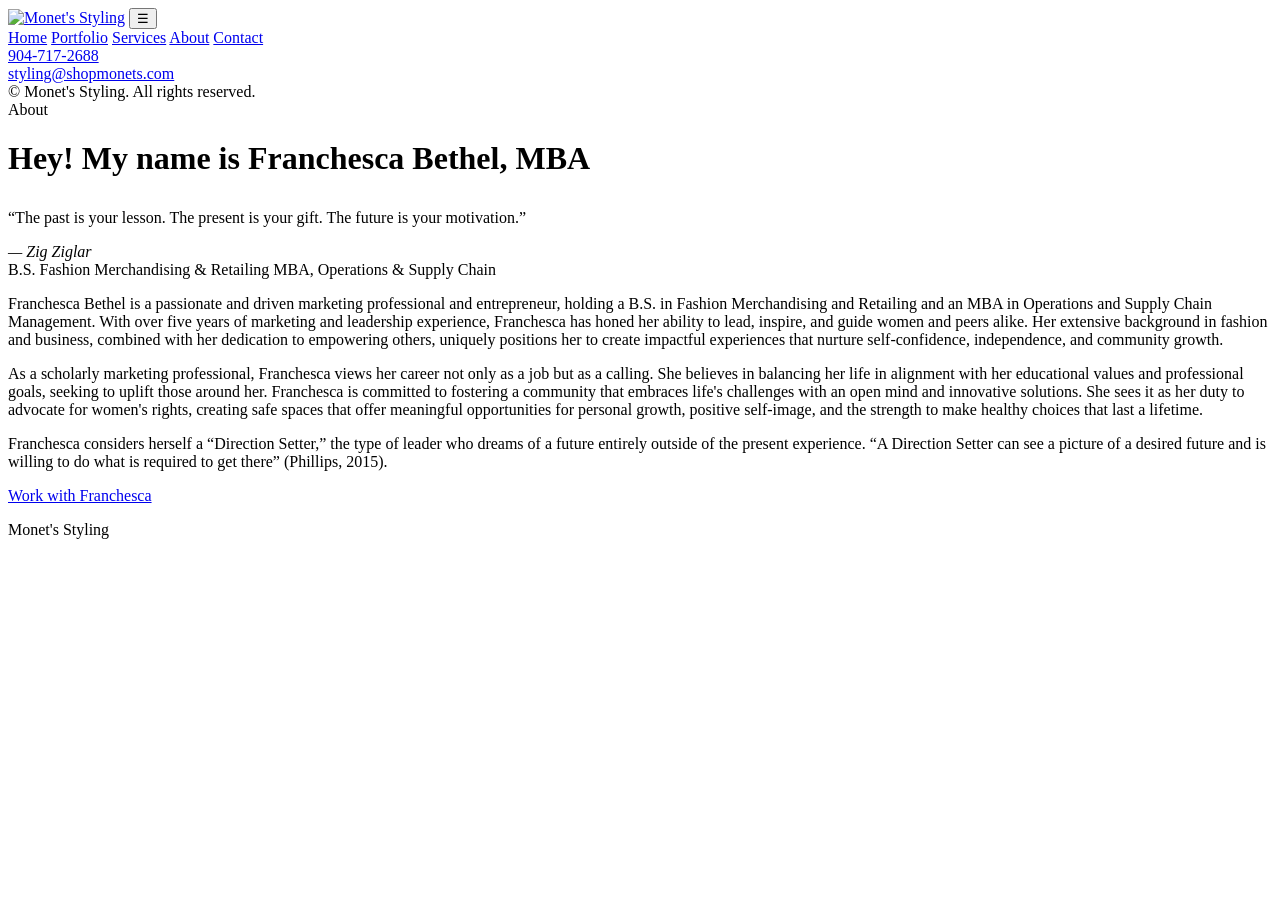
==== about.html @ 962dc1ce "Add files via upload" ====
<!DOCTYPE html>
<html lang="en">
<head>
<meta charset="UTF-8">
<meta name="viewport" content="width=device-width, initial-scale=1.0">
<title>About — Monet's Styling</title>
<meta name="description" content="Meet Franchesca Bethel, MBA — founder and stylist behind Monet's Styling.">
<link rel="preconnect" href="https://fonts.googleapis.com">
<link href="https://fonts.googleapis.com/css2?family=Playfair+Display:ital,wght@0,600;0,700;1,600&family=Jost:wght@400;500;600&display=swap" rel="stylesheet">
<link rel="stylesheet" href="css/style.css">
</head>
<body>
<div class="shell">

  <aside class="sidebar">
    <a href="index.html"><img class="logo" src="assets/brand/monets-logo-black.png" alt="Monet's Styling"></a>

    <button class="menu-toggle" onclick="document.querySelector('nav').classList.toggle('open')">&#9776;</button>

    <nav>
      <a href="index.html">Home</a>
      <a href="portfolio.html">Portfolio</a>
      <a href="services.html">Services</a>
      <a href="about.html" class="active">About</a>
      <a href="contact.html">Contact</a>
    </nav>

    <div class="contact-block">
      <div><a href="tel:9047172688">904-717-2688</a></div>
      <div><a href="mailto:styling@shopmonets.com">styling@shopmonets.com</a></div>
    </div>
    <div class="copyright">&copy; Monet's Styling. All rights reserved.</div>
  </aside>

  <main>
    <span class="eyebrow">About</span>
    <h1 class="page-title">Hey! My name is Franchesca Bethel, MBA</h1>

    <div class="about-layout" style="margin-top:32px;">
      <div>
        <div class="quote-card">
          <p>&ldquo;The past is your lesson. The present is your gift. The future is your motivation.&rdquo;</p>
          <cite>&mdash; Zig Ziglar</cite>
        </div>
        <div class="about-credentials">
          <span class="pill">B.S. Fashion Merchandising &amp; Retailing</span>
          <span class="pill">MBA, Operations &amp; Supply Chain</span>
        </div>
      </div>

      <div>
        <p>Franchesca Bethel is a passionate and driven marketing professional and entrepreneur, holding a B.S. in Fashion Merchandising and Retailing and an MBA in Operations and Supply Chain Management. With over five years of marketing and leadership experience, Franchesca has honed her ability to lead, inspire, and guide women and peers alike. Her extensive background in fashion and business, combined with her dedication to empowering others, uniquely positions her to create impactful experiences that nurture self-confidence, independence, and community growth.</p>

        <p>As a scholarly marketing professional, Franchesca views her career not only as a job but as a calling. She believes in balancing her life in alignment with her educational values and professional goals, seeking to uplift those around her. Franchesca is committed to fostering a community that embraces life's challenges with an open mind and innovative solutions. She sees it as her duty to advocate for women's rights, creating safe spaces that offer meaningful opportunities for personal growth, positive self-image, and the strength to make healthy choices that last a lifetime.</p>

        <p>Franchesca considers herself a &ldquo;Direction Setter,&rdquo; the type of leader who dreams of a future entirely outside of the present experience. &ldquo;A Direction Setter can see a picture of a desired future and is willing to do what is required to get there&rdquo; (Phillips, 2015).</p>

        <a class="btn btn-dark" href="contact.html" style="margin-top:8px;">Work with Franchesca</a>
      </div>
    </div>

    <p class="built-with">Monet's Styling</p>
  </main>
</div>
</body>
</html>
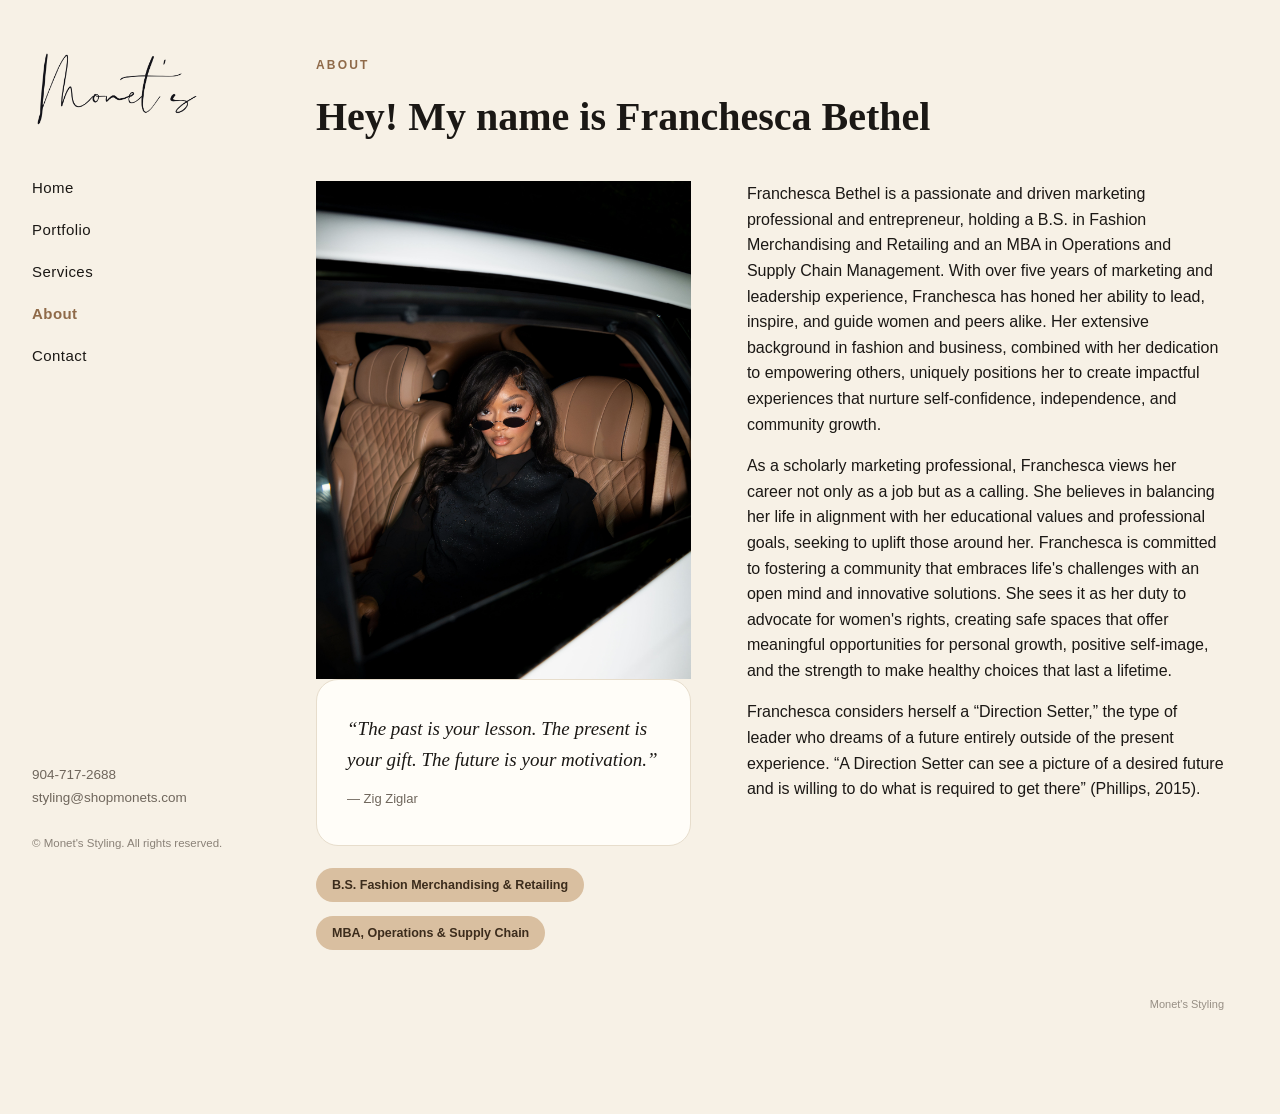
==== commit 6661721d: "Add files via upload" ====
--- a/about.html
+++ b/about.html
@@ -4,7 +4,7 @@
 <meta charset="UTF-8">
 <meta name="viewport" content="width=device-width, initial-scale=1.0">
 <title>About — Monet's Styling</title>
-<meta name="description" content="Meet Franchesca Bethel, MBA — founder and stylist behind Monet's Styling.">
+<meta name="description" content="Meet Franchesca Bethel — founder and stylist behind Monet's Styling.">
 <link rel="preconnect" href="https://fonts.googleapis.com">
 <link href="https://fonts.googleapis.com/css2?family=Playfair+Display:ital,wght@0,600;0,700;1,600&family=Jost:wght@400;500;600&display=swap" rel="stylesheet">
 <link rel="stylesheet" href="css/style.css">
@@ -34,10 +34,11 @@
 
   <main>
     <span class="eyebrow">About</span>
-    <h1 class="page-title">Hey! My name is Franchesca Bethel, MBA</h1>
+    <h1 class="page-title">Hey! My name is Franchesca Bethel</h1>
 
     <div class="about-layout" style="margin-top:32px;">
       <div>
+        <img class="about-portrait" src="assets/images/4KH00608.jpg" alt="Franchesca Bethel, founder of Monet's Styling">
         <div class="quote-card">
           <p>&ldquo;The past is your lesson. The present is your gift. The future is your motivation.&rdquo;</p>
           <cite>&mdash; Zig Ziglar</cite>
@@ -54,8 +55,6 @@
         <p>As a scholarly marketing professional, Franchesca views her career not only as a job but as a calling. She believes in balancing her life in alignment with her educational values and professional goals, seeking to uplift those around her. Franchesca is committed to fostering a community that embraces life's challenges with an open mind and innovative solutions. She sees it as her duty to advocate for women's rights, creating safe spaces that offer meaningful opportunities for personal growth, positive self-image, and the strength to make healthy choices that last a lifetime.</p>
 
         <p>Franchesca considers herself a &ldquo;Direction Setter,&rdquo; the type of leader who dreams of a future entirely outside of the present experience. &ldquo;A Direction Setter can see a picture of a desired future and is willing to do what is required to get there&rdquo; (Phillips, 2015).</p>
-
-        <a class="btn btn-dark" href="contact.html" style="margin-top:8px;">Work with Franchesca</a>
       </div>
     </div>
 
--- a/css/style.css
+++ b/css/style.css
@@ -0,0 +1,682 @@
+/* ===========================================================
+   Monet's Styling — shared stylesheet
+   =========================================================== */
+
+:root {
+  --cream: #f7f1e6;
+  --card: #fffdf8;
+  --ink: #1b1815;
+  --muted: #6f665c;
+  --tan: #d9bfa0;
+  --tan-dark: #b8916a;
+  --tan-deep: #8f6a49;
+  --line: #e7ddcc;
+  --sidebar-w: 260px;
+  --radius: 22px;
+}
+
+* { box-sizing: border-box; }
+
+html { scroll-behavior: smooth; }
+
+body {
+  margin: 0;
+  background: var(--cream) url("assets/brand/paper-texture.jpg");
+  background-size: 900px 600px;
+  color: var(--ink);
+  font-family: "Jost", -apple-system, BlinkMacSystemFont, sans-serif;
+  font-size: 16px;
+  line-height: 1.6;
+  -webkit-font-smoothing: antialiased;
+}
+
+a { color: inherit; text-decoration: none; }
+
+h1, h2, h3, .display {
+  font-family: "Playfair Display", "PT Serif", serif;
+  margin: 0 0 .4em;
+  color: var(--ink);
+  font-weight: 700;
+}
+
+p { margin: 0 0 1em; }
+
+img { max-width: 100%; display: block; }
+
+/* ---------- Layout shell ---------- */
+
+.shell {
+  display: flex;
+  min-height: 100vh;
+  max-width: 1400px;
+  margin: 0 auto;
+}
+
+/* ---------- Sidebar ---------- */
+
+.sidebar {
+  width: var(--sidebar-w);
+  flex-shrink: 0;
+  padding: 48px 32px;
+  display: flex;
+  flex-direction: column;
+  position: sticky;
+  top: 0;
+  height: 100vh;
+}
+
+.sidebar .logo {
+  width: 170px;
+  margin-bottom: 44px;
+}
+
+.sidebar nav {
+  display: flex;
+  flex-direction: column;
+  gap: 14px;
+  margin-bottom: auto;
+}
+
+.sidebar nav a {
+  font-size: 15px;
+  letter-spacing: .03em;
+  color: var(--ink);
+  padding: 2px 0;
+  position: relative;
+  width: fit-content;
+}
+
+.sidebar nav a::after {
+  content: "";
+  position: absolute;
+  left: 0; bottom: -2px;
+  width: 0%;
+  height: 1px;
+  background: var(--tan-deep);
+  transition: width .25s ease;
+}
+
+.sidebar nav a:hover::after { width: 100%; }
+
+.sidebar nav a.active {
+  color: var(--tan-deep);
+  font-weight: 600;
+}
+
+.sidebar .contact-block {
+  margin-top: 40px;
+  font-size: 13.5px;
+  color: var(--muted);
+  line-height: 1.7;
+}
+
+.sidebar .contact-block a:hover { color: var(--tan-deep); }
+
+.sidebar .copyright {
+  margin-top: 24px;
+  font-size: 11.5px;
+  color: var(--muted);
+  opacity: .8;
+}
+
+.menu-toggle {
+  display: none;
+}
+
+/* ---------- Main content ---------- */
+
+main {
+  flex: 1;
+  padding: 56px 56px 90px;
+  min-width: 0;
+}
+
+.eyebrow {
+  text-transform: uppercase;
+  letter-spacing: .18em;
+  font-size: 12px;
+  color: var(--tan-deep);
+  font-weight: 600;
+  margin-bottom: 10px;
+  display: block;
+}
+
+.page-title {
+  font-size: 40px;
+  max-width: 720px;
+}
+
+.page-intro {
+  max-width: 640px;
+  color: var(--muted);
+  font-size: 17px;
+  margin-bottom: 40px;
+}
+
+/* ---------- Buttons ---------- */
+
+.btn {
+  display: inline-block;
+  padding: 13px 30px;
+  border-radius: 999px;
+  font-size: 14px;
+  letter-spacing: .04em;
+  font-weight: 600;
+  border: 1px solid var(--ink);
+  transition: all .2s ease;
+}
+
+.btn-dark {
+  background: var(--ink);
+  color: var(--cream);
+}
+.btn-dark:hover { background: var(--tan-deep); border-color: var(--tan-deep); }
+
+.btn-outline {
+  background: transparent;
+  color: var(--ink);
+}
+.btn-outline:hover { background: var(--ink); color: var(--cream); }
+
+/* ---------- Home / hero ---------- */
+
+.hero {
+  margin-bottom: 56px;
+}
+
+.hero h1 {
+  font-size: 46px;
+  max-width: 760px;
+}
+
+.hero .script {
+  display: block;
+  font-style: italic;
+  color: var(--tan-deep);
+}
+
+.hero-actions {
+  margin-top: 26px;
+  display: flex;
+  gap: 16px;
+  flex-wrap: wrap;
+}
+
+.gallery-grid {
+  display: grid;
+  grid-template-columns: repeat(3, 1fr);
+  gap: 18px;
+}
+
+.gallery-grid a {
+  display: block;
+  border-radius: var(--radius);
+  overflow: hidden;
+  aspect-ratio: 3/4;
+  background: var(--card);
+  box-shadow: 0 12px 30px -18px rgba(30,20,10,.35);
+}
+
+.gallery-grid img {
+  width: 100%;
+  height: 100%;
+  object-fit: cover;
+  transition: transform .5s ease;
+}
+
+.gallery-grid a:hover img { transform: scale(1.05); }
+
+.gallery-grid figcaption,
+.gallery-caption {
+  font-size: 12.5px;
+  color: var(--muted);
+  margin-top: 8px;
+}
+
+/* ---------- Portfolio project groups ---------- */
+
+.portfolio-groups {
+  margin-top: 36px;
+}
+
+.gallery-group {
+  margin-bottom: 48px;
+}
+
+.gallery-group:last-child {
+  margin-bottom: 0;
+}
+
+.group-title {
+  font-size: 20px;
+  margin-bottom: 16px;
+}
+
+.gallery-grid .video-tile {
+  display: block;
+  border-radius: var(--radius);
+  overflow: hidden;
+  aspect-ratio: 3/4;
+  background: var(--ink);
+  box-shadow: 0 12px 30px -18px rgba(30,20,10,.35);
+}
+
+.gallery-grid .video-tile video {
+  width: 100%;
+  height: 100%;
+  object-fit: cover;
+  display: block;
+}
+
+/* ---------- Home swipeable gallery ---------- */
+
+.hscroll {
+  display: flex;
+  gap: 6px;
+  overflow-x: auto;
+  overflow-y: hidden;
+  scroll-snap-type: x proximity;
+  -webkit-overflow-scrolling: touch;
+  cursor: grab;
+  padding-bottom: 4px;
+}
+
+.hscroll.dragging { cursor: grabbing; scroll-snap-type: none; }
+
+.hscroll::-webkit-scrollbar { height: 6px; }
+.hscroll::-webkit-scrollbar-track { background: transparent; }
+.hscroll::-webkit-scrollbar-thumb { background: var(--tan); border-radius: 3px; }
+
+.hscroll-item {
+  flex: 0 0 auto;
+  width: min(360px, 70vw);
+  height: min(64vh, 620px);
+  scroll-snap-align: start;
+  border-radius: var(--radius);
+  overflow: hidden;
+  display: block;
+  background: var(--card);
+}
+
+.hscroll-item img {
+  width: 100%;
+  height: 100%;
+  object-fit: cover;
+  pointer-events: none;
+  user-select: none;
+}
+
+@media (max-width: 760px) {
+  .hscroll-item { width: 80vw; height: 56vh; }
+}
+
+/* ---------- About ---------- */
+
+.about-layout {
+  display: grid;
+  grid-template-columns: 1.1fr 1.4fr;
+  gap: 56px;
+  align-items: start;
+}
+
+.about-layout .quote-card {
+  background: var(--card);
+  border-radius: var(--radius);
+  padding: 34px 30px;
+  border: 1px solid var(--line);
+}
+
+.about-layout .quote-card p {
+  font-family: "Playfair Display", serif;
+  font-style: italic;
+  font-size: 19px;
+  color: var(--ink);
+  margin-bottom: 10px;
+}
+
+.about-layout .quote-card cite {
+  font-style: normal;
+  font-size: 13px;
+  color: var(--muted);
+}
+
+.about-credentials {
+  display: flex;
+  gap: 14px;
+  margin: 22px 0 6px;
+  flex-wrap: wrap;
+}
+
+.pill {
+  background: var(--tan);
+  color: #3c2c1c;
+  font-size: 12.5px;
+  font-weight: 600;
+  padding: 7px 16px;
+  border-radius: 999px;
+}
+
+/* ---------- Services ---------- */
+
+.services-tabs-note {
+  margin-bottom: 30px;
+}
+
+.section-heading {
+  font-size: 26px;
+  margin-top: 54px;
+  margin-bottom: 6px;
+  padding-bottom: 14px;
+  border-bottom: 1px solid var(--line);
+}
+
+.section-sub {
+  color: var(--muted);
+  font-size: 14.5px;
+  margin-bottom: 26px;
+}
+
+.package-grid {
+  display: grid;
+  grid-template-columns: repeat(2, 1fr);
+  gap: 22px;
+}
+
+.package-card {
+  background: var(--card);
+  border-radius: var(--radius);
+  border: 1px solid var(--line);
+  overflow: hidden;
+  display: flex;
+  flex-direction: column;
+}
+
+.package-card .card-top {
+  background: var(--ink);
+  color: var(--cream);
+  padding: 18px 22px;
+  display: flex;
+  justify-content: space-between;
+  align-items: flex-start;
+  gap: 14px;
+}
+
+.package-card .card-top .tagline {
+  font-size: 13px;
+  line-height: 1.5;
+  color: #e9e2d6;
+}
+
+.package-card .price {
+  background: var(--tan);
+  color: #3c2c1c;
+  font-family: "Playfair Display", serif;
+  font-weight: 700;
+  font-size: 20px;
+  padding: 6px 14px;
+  border-radius: 12px;
+  white-space: nowrap;
+}
+
+.package-card .card-body {
+  padding: 20px 22px 24px;
+  flex: 1;
+  display: flex;
+  flex-direction: column;
+}
+
+.package-card h3 {
+  font-size: 17px;
+  margin-bottom: 12px;
+}
+
+.package-card ul {
+  margin: 0 0 18px;
+  padding-left: 18px;
+  font-size: 14px;
+  color: var(--ink);
+  flex: 1;
+}
+
+.package-card ul li { margin-bottom: 6px; }
+
+.package-card .card-footer {
+  margin-top: auto;
+  padding-top: 14px;
+  border-top: 1px dashed var(--line);
+}
+
+.package-card .name-tag {
+  display: inline-block;
+  background: var(--tan-dark);
+  color: #fff;
+  font-size: 13px;
+  font-weight: 600;
+  padding: 8px 16px;
+  border-radius: 999px;
+}
+
+.addon-list {
+  display: grid;
+  grid-template-columns: repeat(2, 1fr);
+  gap: 10px 32px;
+  margin-top: 8px;
+}
+
+.addon-item {
+  padding: 16px 0;
+  border-bottom: 1px solid var(--line);
+}
+
+.addon-item .addon-head {
+  display: flex;
+  justify-content: space-between;
+  gap: 12px;
+  font-weight: 600;
+  font-size: 15px;
+}
+
+.addon-item .addon-rate {
+  color: var(--tan-deep);
+  white-space: nowrap;
+}
+
+.addon-item p {
+  font-size: 13.5px;
+  color: var(--muted);
+  margin: 4px 0 0;
+}
+
+.fine-print {
+  margin-top: 40px;
+  font-size: 12.5px;
+  color: var(--muted);
+  border-top: 1px solid var(--line);
+  padding-top: 16px;
+}
+
+/* ---------- Contact ---------- */
+
+.contact-layout {
+  display: grid;
+  grid-template-columns: 1fr 1.2fr;
+  gap: 56px;
+}
+
+.contact-info .info-row {
+  margin-bottom: 22px;
+}
+
+.contact-info .info-row .label {
+  font-size: 12px;
+  text-transform: uppercase;
+  letter-spacing: .12em;
+  color: var(--muted);
+  margin-bottom: 4px;
+}
+
+.contact-info .info-row a,
+.contact-info .info-row span {
+  font-family: "Playfair Display", serif;
+  font-size: 20px;
+}
+
+form.contact-form {
+  background: var(--card);
+  border: 1px solid var(--line);
+  border-radius: var(--radius);
+  padding: 30px;
+}
+
+.contact-form label {
+  display: block;
+  font-size: 12.5px;
+  text-transform: uppercase;
+  letter-spacing: .08em;
+  color: var(--muted);
+  margin-bottom: 6px;
+  margin-top: 18px;
+}
+
+.contact-form label:first-child { margin-top: 0; }
+
+.contact-form input,
+.contact-form select,
+.contact-form textarea {
+  width: 100%;
+  padding: 12px 14px;
+  border: 1px solid var(--line);
+  border-radius: 12px;
+  font-family: inherit;
+  font-size: 14.5px;
+  background: #fff;
+  color: var(--ink);
+}
+
+.contact-form select {
+  appearance: none;
+  background-image: url("data:image/svg+xml;utf8,<svg xmlns='http://www.w3.org/2000/svg' viewBox='0 0 20 20' fill='%236f665c'><path d='M5.5 7.5l4.5 4.5 4.5-4.5' stroke='%236f665c' stroke-width='1.5' fill='none' stroke-linecap='round' stroke-linejoin='round'/></svg>");
+  background-repeat: no-repeat;
+  background-position: right 14px center;
+  padding-right: 36px;
+}
+
+.contact-form textarea { min-height: 120px; resize: vertical; }
+
+.contact-form button {
+  margin-top: 22px;
+  cursor: pointer;
+  font-family: inherit;
+}
+
+.checkbox-row {
+  display: flex;
+  flex-wrap: wrap;
+  gap: 20px;
+  margin-top: 4px;
+}
+
+.checkbox-option {
+  display: flex;
+  align-items: center;
+  gap: 8px;
+  font-size: 14.5px;
+  text-transform: none;
+  letter-spacing: normal;
+  color: var(--ink);
+  margin-top: 0;
+  cursor: pointer;
+}
+
+.checkbox-option input[type="checkbox"] {
+  width: 16px;
+  height: 16px;
+  accent-color: var(--ink);
+  cursor: pointer;
+}
+
+/* ---------- Discovery form / consult booking ---------- */
+
+.discovery-form {
+  max-width: 640px;
+}
+
+.consult-booking {
+  max-width: 640px;
+  margin-top: 40px;
+  padding-top: 32px;
+  border-top: 1px solid var(--line);
+}
+
+/* ---------- Footer credit (bottom right, like Format) ---------- */
+
+.built-with {
+  text-align: right;
+  font-size: 11px;
+  color: var(--muted);
+  margin-top: 40px;
+  opacity: .7;
+}
+
+/* ---------- Responsive ---------- */
+
+@media (max-width: 980px) {
+  .about-layout,
+  .contact-layout { grid-template-columns: 1fr; }
+  .package-grid { grid-template-columns: 1fr; }
+  .gallery-grid { grid-template-columns: repeat(2, 1fr); }
+  .addon-list { grid-template-columns: 1fr; }
+}
+
+@media (max-width: 760px) {
+  .shell { flex-direction: column; }
+
+  .sidebar {
+    position: relative;
+    height: auto;
+    width: 100%;
+    padding: 22px 24px;
+    flex-direction: row;
+    align-items: center;
+    justify-content: space-between;
+  }
+
+  .sidebar .logo { width: 120px; margin-bottom: 0; }
+
+  .sidebar nav {
+    position: absolute;
+    top: 100%;
+    left: 0; right: 0;
+    background: var(--cream);
+    border-bottom: 1px solid var(--line);
+    padding: 18px 24px 26px;
+    display: none;
+    flex-direction: column;
+    z-index: 20;
+  }
+
+  .sidebar nav.open { display: flex; }
+
+  .sidebar .contact-block,
+  .sidebar .copyright { display: none; }
+
+  .menu-toggle {
+    display: inline-flex;
+    align-items: center;
+    justify-content: center;
+    width: 40px;
+    height: 40px;
+    border: 1px solid var(--line);
+    border-radius: 10px;
+    background: var(--card);
+    font-size: 18px;
+  }
+
+  main { padding: 36px 22px 60px; }
+  .hero h1, .page-title { font-size: 30px; }
+  .gallery-grid { grid-template-columns: 1fr 1fr; }
+}
+
+@media (max-width: 500px) {
+  .gallery-grid { grid-template-columns: 1fr; }
+}
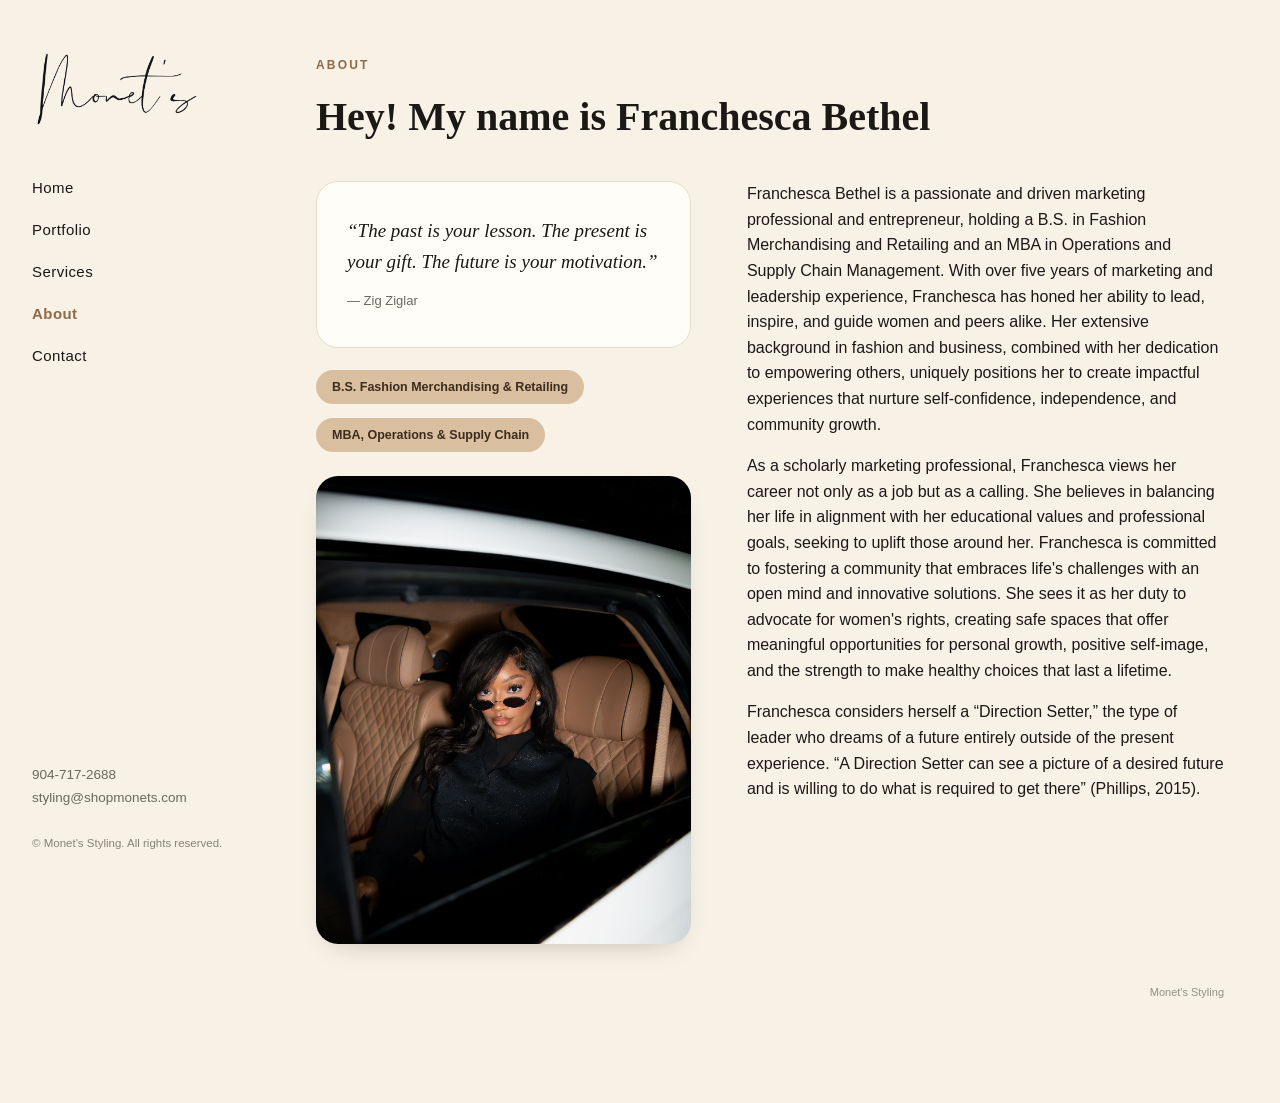
==== commit 3dca4aab: "Add files via upload" ====
--- a/about.html
+++ b/about.html
@@ -38,7 +38,6 @@
 
     <div class="about-layout" style="margin-top:32px;">
       <div>
-        <img class="about-portrait" src="assets/images/4KH00608.jpg" alt="Franchesca Bethel, founder of Monet's Styling">
         <div class="quote-card">
           <p>&ldquo;The past is your lesson. The present is your gift. The future is your motivation.&rdquo;</p>
           <cite>&mdash; Zig Ziglar</cite>
@@ -47,6 +46,7 @@
           <span class="pill">B.S. Fashion Merchandising &amp; Retailing</span>
           <span class="pill">MBA, Operations &amp; Supply Chain</span>
         </div>
+        <img class="about-portrait" src="assets/images/4KH00608.jpg" alt="Franchesca Bethel, founder of Monet's Styling" style="margin-top:24px; margin-bottom:0;">
       </div>
 
       <div>
--- a/css/style.css
+++ b/css/style.css
@@ -319,6 +319,15 @@
   align-items: start;
 }
 
+.about-portrait {
+  width: 100%;
+  aspect-ratio: 4/5;
+  object-fit: cover;
+  border-radius: var(--radius);
+  margin-bottom: 24px;
+  box-shadow: 0 12px 30px -18px rgba(30,20,10,.35);
+}
+
 .about-layout .quote-card {
   background: var(--card);
   border-radius: var(--radius);
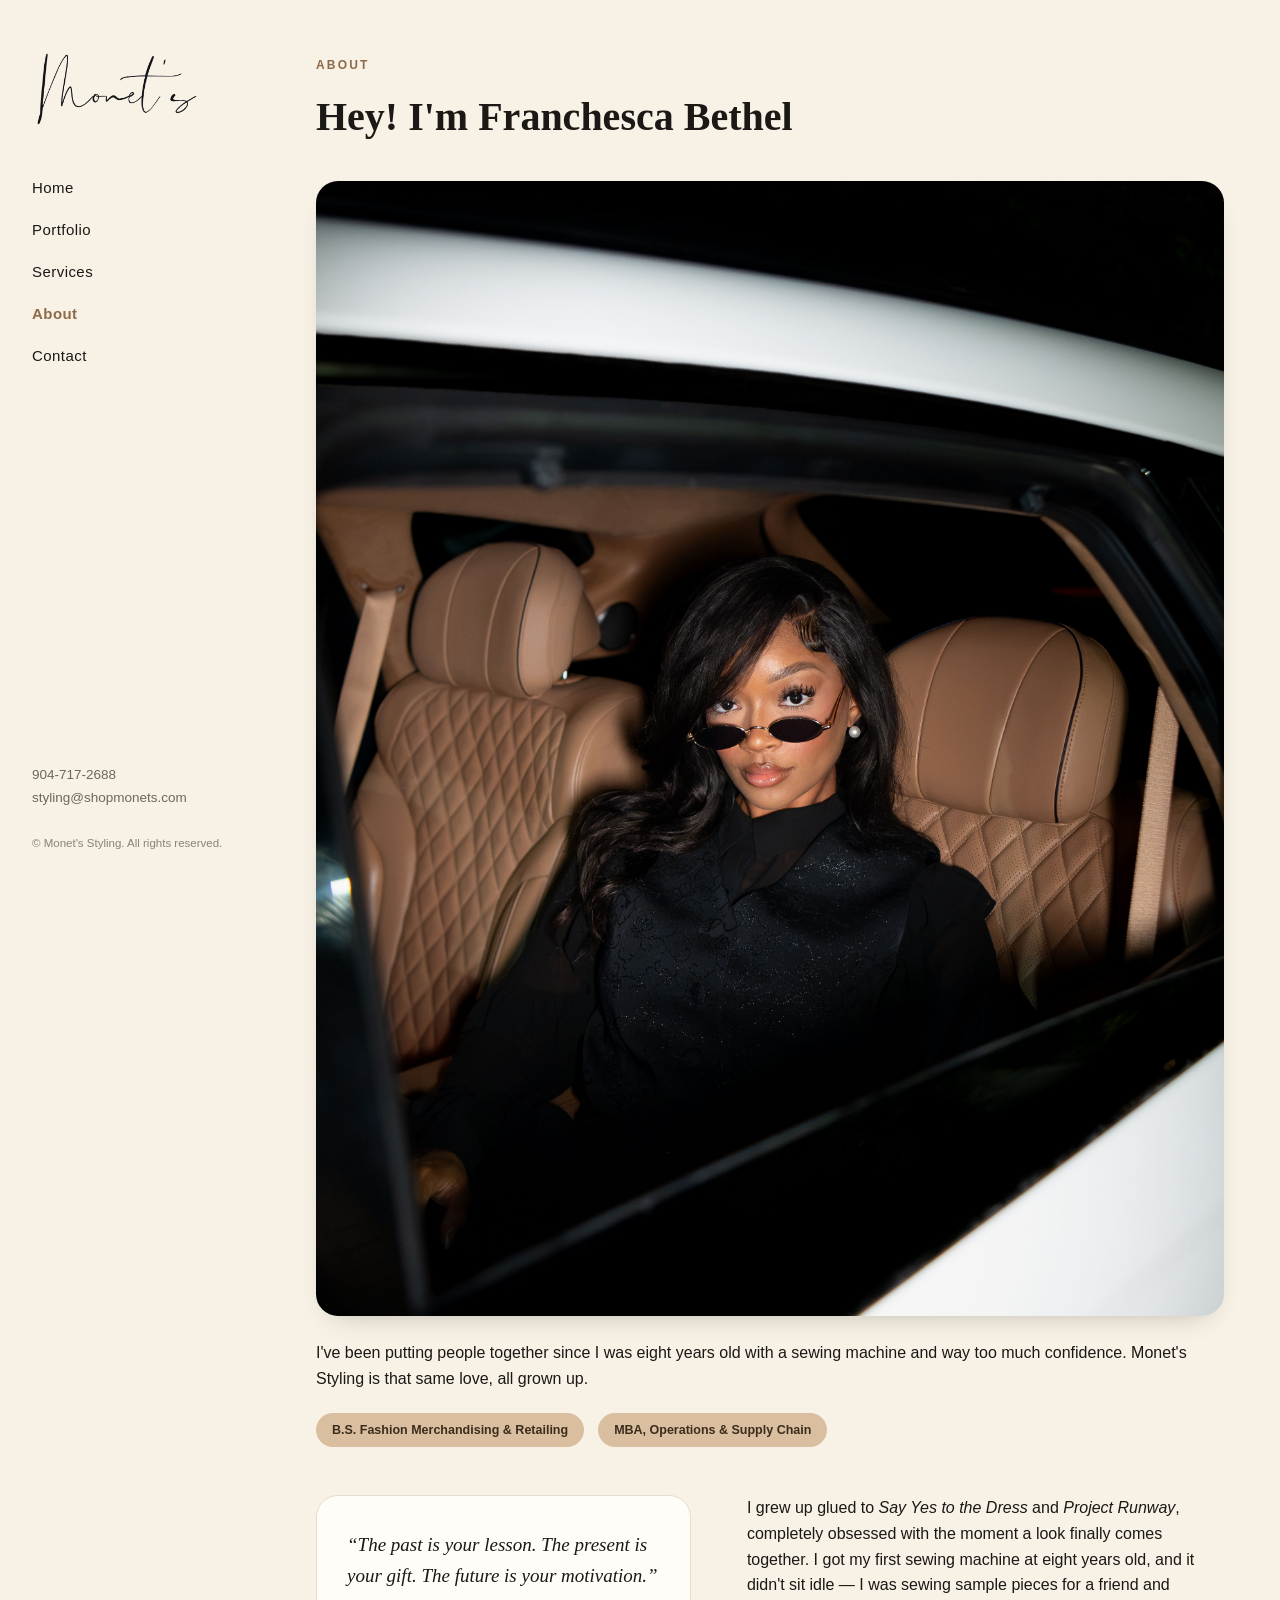
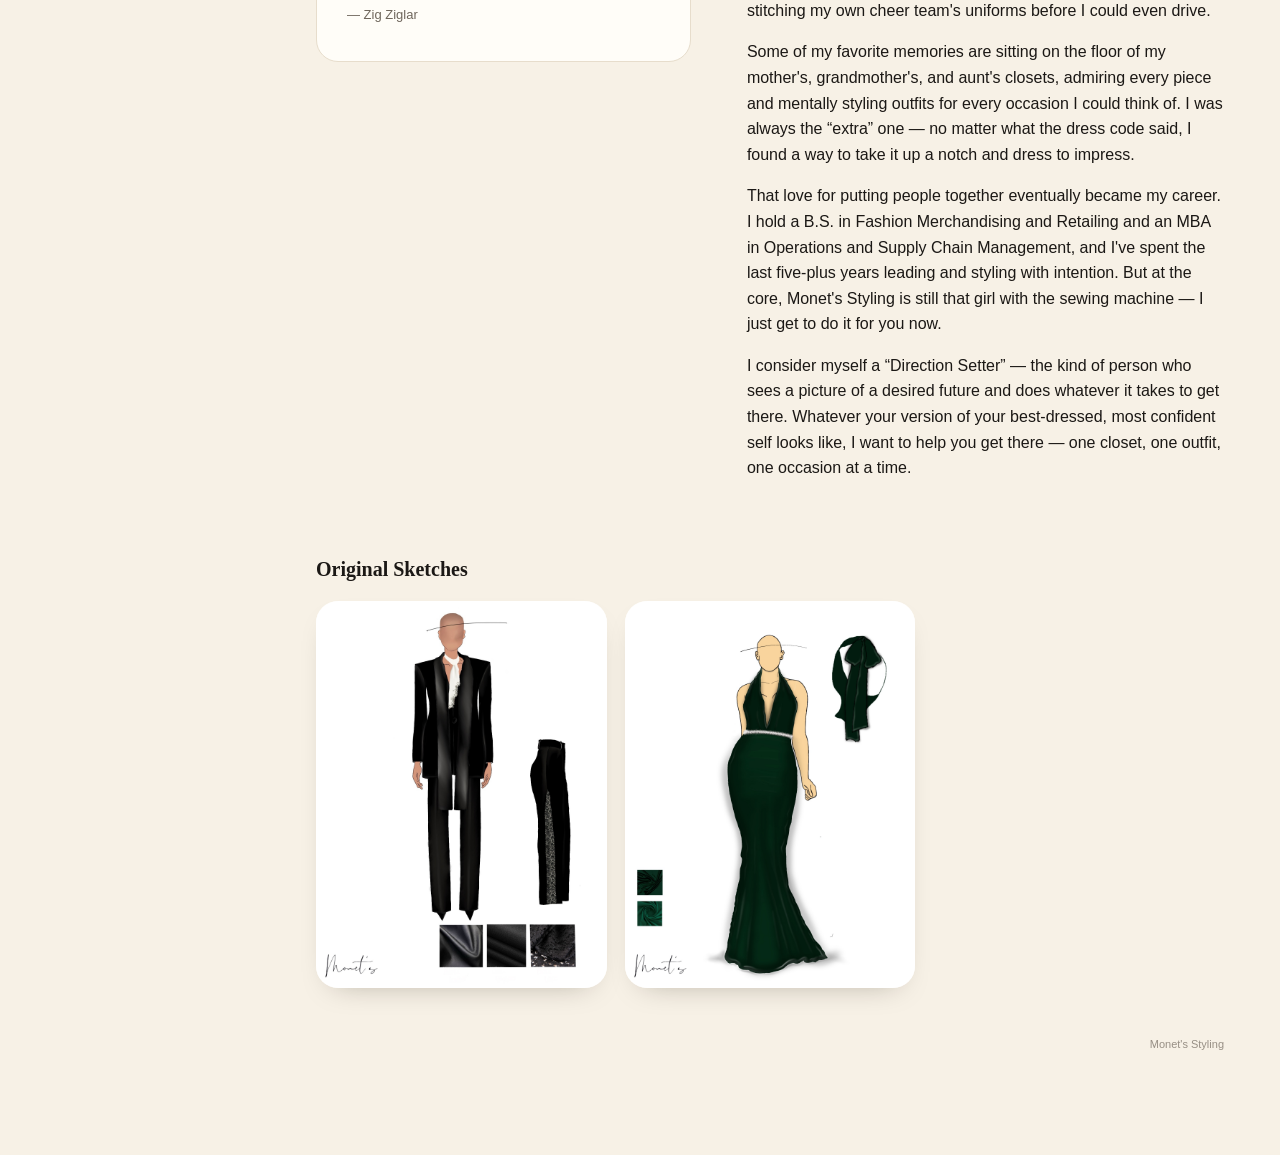
==== commit 1f795bfd: "Update about.html" ====
--- a/about.html
+++ b/about.html
@@ -4,7 +4,7 @@
 <meta charset="UTF-8">
 <meta name="viewport" content="width=device-width, initial-scale=1.0">
 <title>About — Monet's Styling</title>
-<meta name="description" content="Meet Franchesca Bethel — founder and stylist behind Monet's Styling.">
+<meta name="description" content="Meet Franchesca Bethel, founder and stylist behind Monet's Styling, in her own words.">
 <link rel="preconnect" href="https://fonts.googleapis.com">
 <link href="https://fonts.googleapis.com/css2?family=Playfair+Display:ital,wght@0,600;0,700;1,600&family=Jost:wght@400;500;600&display=swap" rel="stylesheet">
 <link rel="stylesheet" href="css/style.css">
@@ -15,7 +15,7 @@
   <aside class="sidebar">
     <a href="index.html"><img class="logo" src="assets/brand/monets-logo-black.png" alt="Monet's Styling"></a>
 
-    <button class="menu-toggle" onclick="document.querySelector('nav').classList.toggle('open')">&#9776;</button>
+    <button class="menu-toggle" onclick="document.querySelector('nav').classList.toggle('open')"><svg width="18" height="18" viewBox="0 0 24 24" fill="none" stroke="currentColor" stroke-width="2" stroke-linecap="round"><line x1="3" y1="6" x2="21" y2="6"/><line x1="3" y1="12" x2="21" y2="12"/><line x1="3" y1="18" x2="21" y2="18"/></svg></button>
 
     <nav>
       <a href="index.html">Home</a>
@@ -34,29 +34,45 @@
 
   <main>
     <span class="eyebrow">About</span>
-    <h1 class="page-title">Hey! My name is Franchesca Bethel</h1>
+    <h1 class="page-title">Hey! I'm Franchesca Bethel</h1>
 
-    <div class="about-layout" style="margin-top:32px;">
+    <div class="about-hero" style="margin-top:32px;">
+      <img class="about-portrait about-portrait-featured" src="assets/images/4KH00608.jpg" alt="Franchesca Bethel, founder of Monet's Styling">
+      <div>
+        <p class="about-lede">I've been putting people together since I was eight years old with a sewing machine and way too much confidence. Monet's Styling is that same love, all grown up.</p>
+        <div class="about-credentials">
+          <span class="pill">B.S. Fashion Merchandising &amp; Retailing</span>
+          <span class="pill">MBA, Operations &amp; Supply Chain</span>
+        </div>
+      </div>
+    </div>
+
+    <div class="about-layout" style="margin-top:48px;">
       <div>
         <div class="quote-card">
           <p>&ldquo;The past is your lesson. The present is your gift. The future is your motivation.&rdquo;</p>
           <cite>&mdash; Zig Ziglar</cite>
         </div>
-        <div class="about-credentials">
-          <span class="pill">B.S. Fashion Merchandising &amp; Retailing</span>
-          <span class="pill">MBA, Operations &amp; Supply Chain</span>
-        </div>
-        <img class="about-portrait" src="assets/images/4KH00608.jpg" alt="Franchesca Bethel, founder of Monet's Styling" style="margin-top:24px; margin-bottom:0;">
       </div>
 
       <div>
-        <p>Franchesca Bethel is a passionate and driven marketing professional and entrepreneur, holding a B.S. in Fashion Merchandising and Retailing and an MBA in Operations and Supply Chain Management. With over five years of marketing and leadership experience, Franchesca has honed her ability to lead, inspire, and guide women and peers alike. Her extensive background in fashion and business, combined with her dedication to empowering others, uniquely positions her to create impactful experiences that nurture self-confidence, independence, and community growth.</p>
+        <p>I grew up glued to <em>Say Yes to the Dress</em> and <em>Project Runway</em>, completely obsessed with the moment a look finally comes together. I got my first sewing machine at eight years old, and it didn't sit idle — I was sewing sample pieces for a friend and stitching my own cheer team's uniforms before I could even drive.</p>
 
-        <p>As a scholarly marketing professional, Franchesca views her career not only as a job but as a calling. She believes in balancing her life in alignment with her educational values and professional goals, seeking to uplift those around her. Franchesca is committed to fostering a community that embraces life's challenges with an open mind and innovative solutions. She sees it as her duty to advocate for women's rights, creating safe spaces that offer meaningful opportunities for personal growth, positive self-image, and the strength to make healthy choices that last a lifetime.</p>
+        <p>Some of my favorite memories are sitting on the floor of my mother's, grandmother's, and aunt's closets, admiring every piece and mentally styling outfits for every occasion I could think of. I was always the &ldquo;extra&rdquo; one — no matter what the dress code said, I found a way to take it up a notch and dress to impress.</p>
 
-        <p>Franchesca considers herself a &ldquo;Direction Setter,&rdquo; the type of leader who dreams of a future entirely outside of the present experience. &ldquo;A Direction Setter can see a picture of a desired future and is willing to do what is required to get there&rdquo; (Phillips, 2015).</p>
+        <p>That love for putting people together eventually became my career. I hold a B.S. in Fashion Merchandising and Retailing and an MBA in Operations and Supply Chain Management, and I've spent the last five-plus years leading and styling with intention. But at the core, Monet's Styling is still that girl with the sewing machine — I just get to do it for you now.</p>
+
+        <p>I consider myself a &ldquo;Direction Setter&rdquo; — the kind of person who sees a picture of a desired future and does whatever it takes to get there. Whatever your version of your best-dressed, most confident self looks like, I want to help you get there — one closet, one outfit, one occasion at a time.</p>
       </div>
     </div>
+
+    <section class="gallery-group" style="margin-top:56px;">
+      <h2 class="group-title">Original Sketches</h2>
+      <div class="gallery-grid">
+        <a href="assets/images/IMG_7721.JPG" target="_blank"><img src="assets/images/IMG_7721.JPG" alt="Original tailored suit design sketch"></a>
+        <a href="assets/images/Untitled_Artwork.jpg" target="_blank"><img src="assets/images/Untitled_Artwork.jpg" alt="Original emerald gown design sketch"></a>
+      </div>
+    </section>
 
     <p class="built-with">Monet's Styling</p>
   </main>
--- a/css/style.css
+++ b/css/style.css
@@ -675,10 +675,26 @@
     justify-content: center;
     width: 40px;
     height: 40px;
-    border: 1px solid var(--line);
+    border: 1px solid var(--ink);
     border-radius: 10px;
     background: var(--card);
+    color: var(--ink);
     font-size: 18px;
+    -webkit-appearance: none;
+    appearance: none;
+    -webkit-tap-highlight-color: transparent;
+    outline: none;
+  }
+
+  .menu-toggle:focus,
+  .menu-toggle:active {
+    border-color: var(--ink);
+    outline: none;
+  }
+
+  .menu-toggle svg {
+    display: block;
+    color: var(--ink);
   }
 
   main { padding: 36px 22px 60px; }
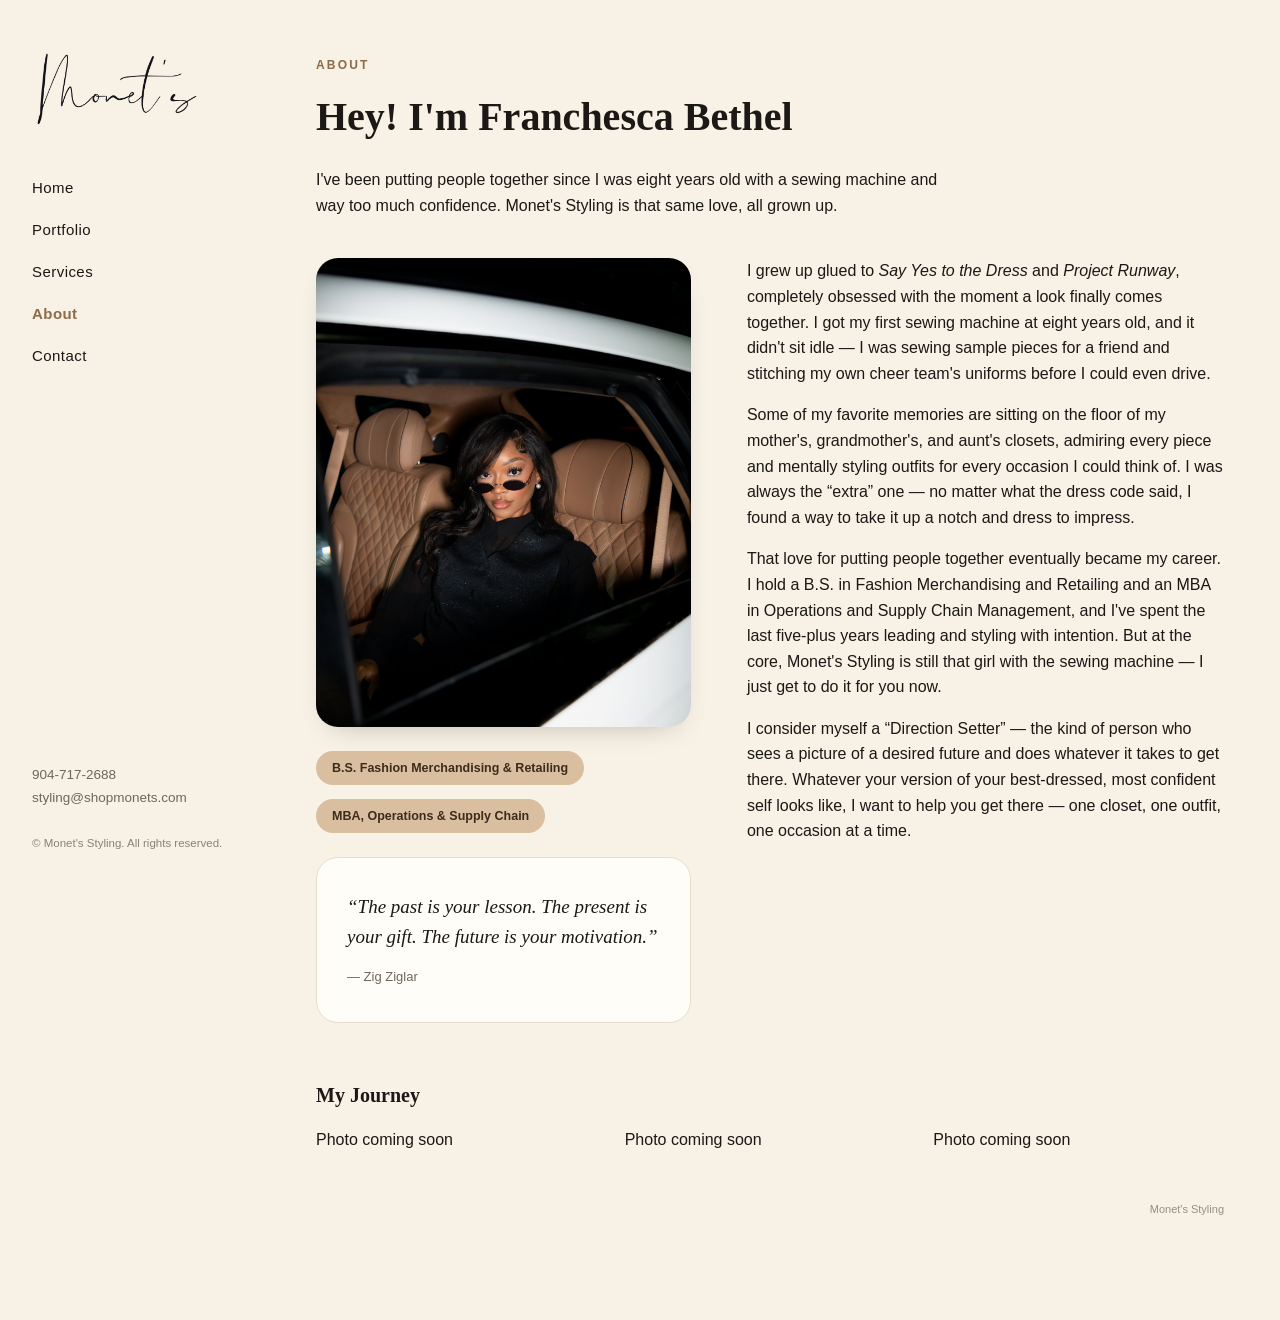
==== commit e3fd0e16: "Update about.html" ====
--- a/about.html
+++ b/about.html
@@ -36,20 +36,16 @@
     <span class="eyebrow">About</span>
     <h1 class="page-title">Hey! I'm Franchesca Bethel</h1>
 
-    <div class="about-hero" style="margin-top:32px;">
-      <img class="about-portrait about-portrait-featured" src="assets/images/4KH00608.jpg" alt="Franchesca Bethel, founder of Monet's Styling">
+    <p class="about-lede" style="max-width:640px; margin-top:18px;">I've been putting people together since I was eight years old with a sewing machine and way too much confidence. Monet's Styling is that same love, all grown up.</p>
+
+    <div class="about-layout" style="margin-top:40px;">
       <div>
-        <p class="about-lede">I've been putting people together since I was eight years old with a sewing machine and way too much confidence. Monet's Styling is that same love, all grown up.</p>
-        <div class="about-credentials">
+        <img class="about-portrait" src="assets/images/4KH00608.jpg" alt="Franchesca Bethel, founder of Monet's Styling">
+        <div class="about-credentials" style="margin-top:0;">
           <span class="pill">B.S. Fashion Merchandising &amp; Retailing</span>
           <span class="pill">MBA, Operations &amp; Supply Chain</span>
         </div>
-      </div>
-    </div>
-
-    <div class="about-layout" style="margin-top:48px;">
-      <div>
-        <div class="quote-card">
+        <div class="quote-card" style="margin-top:24px;">
           <p>&ldquo;The past is your lesson. The present is your gift. The future is your motivation.&rdquo;</p>
           <cite>&mdash; Zig Ziglar</cite>
         </div>
@@ -67,10 +63,11 @@
     </div>
 
     <section class="gallery-group" style="margin-top:56px;">
-      <h2 class="group-title">Original Sketches</h2>
+      <h2 class="group-title">My Journey</h2>
       <div class="gallery-grid">
-        <a href="assets/images/IMG_7721.JPG" target="_blank"><img src="assets/images/IMG_7721.JPG" alt="Original tailored suit design sketch"></a>
-        <a href="assets/images/Untitled_Artwork.jpg" target="_blank"><img src="assets/images/Untitled_Artwork.jpg" alt="Original emerald gown design sketch"></a>
+        <div class="image-placeholder">Photo coming soon</div>
+        <div class="image-placeholder">Photo coming soon</div>
+        <div class="image-placeholder">Photo coming soon</div>
       </div>
     </section>
 
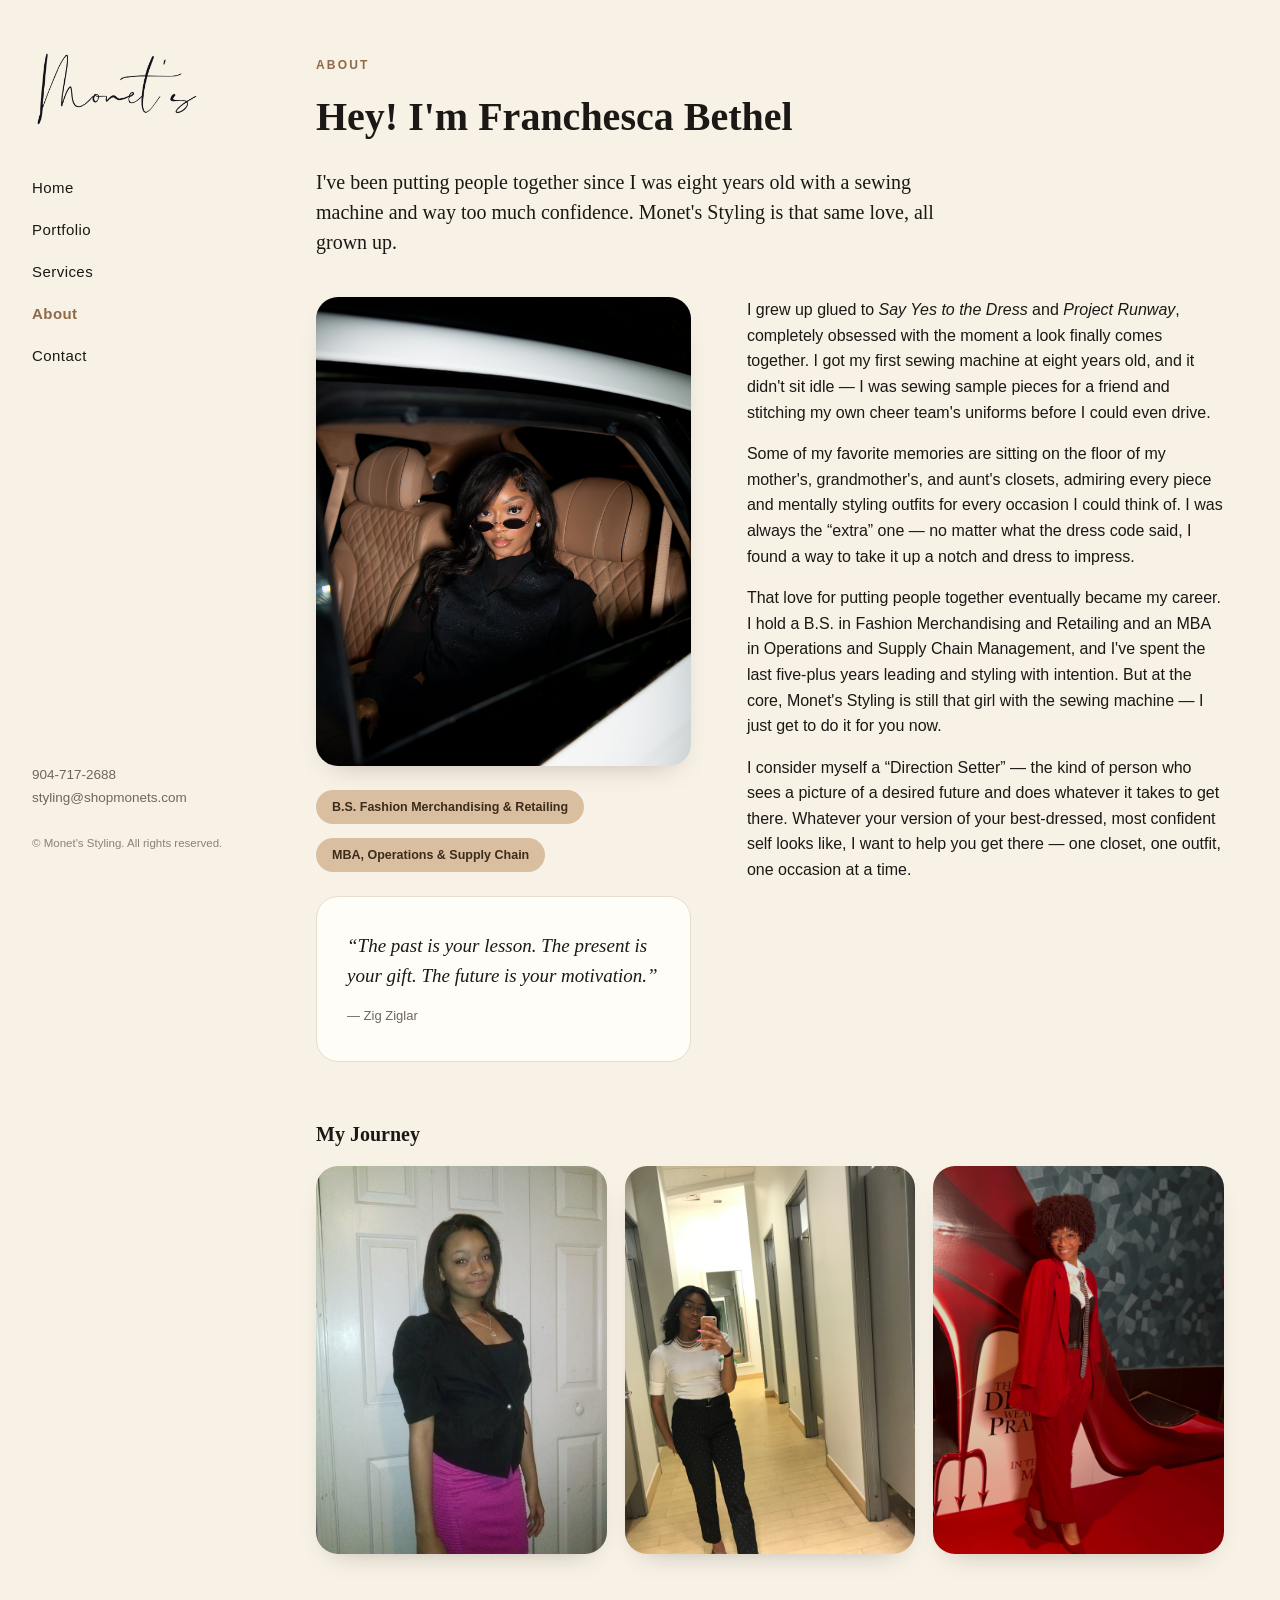
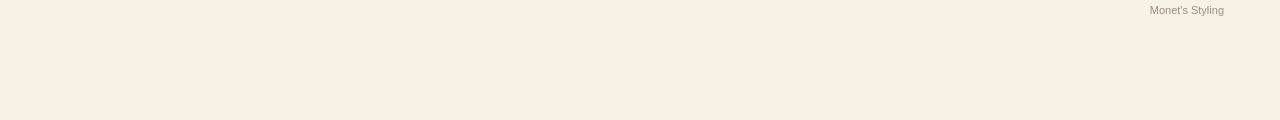
==== commit 01ac85d5: "Update about.html" ====
--- a/about.html
+++ b/about.html
@@ -65,9 +65,9 @@
     <section class="gallery-group" style="margin-top:56px;">
       <h2 class="group-title">My Journey</h2>
       <div class="gallery-grid">
-        <div class="image-placeholder">Photo coming soon</div>
-        <div class="image-placeholder">Photo coming soon</div>
-        <div class="image-placeholder">Photo coming soon</div>
+        <a href="assets/images/My_Journey_1.jpg" target="_blank"><img src="assets/images/My_Journey_1.jpg" alt="Franchesca's style journey, photo 1"></a>
+        <a href="assets/images/My_Journey_2.JPG" target="_blank"><img src="assets/images/My_Journey_2.JPG" alt="Franchesca's style journey, photo 2"></a>
+        <a href="assets/images/My_Journey_3.png" target="_blank"><img src="assets/images/My_Journey_3.png" alt="Franchesca's style journey, photo 3"></a>
       </div>
     </section>
 
--- a/css/style.css
+++ b/css/style.css
@@ -1,6 +1,6 @@
-/* ===========================================================
+/* ==========================================================
    Monet's Styling — shared stylesheet
-   =========================================================== */
+   ========================================================== */
 
 :root {
   --cream: #f7f1e6;
@@ -625,6 +625,148 @@
   color: var(--muted);
   margin-top: 40px;
   opacity: .7;
+}
+
+/* ---------- Process steps (home hero) ---------- */
+
+.process-steps {
+  display: flex;
+  align-items: center;
+  gap: 14px;
+  margin-top: 22px;
+  flex-wrap: wrap;
+}
+
+.process-step {
+  display: flex;
+  align-items: center;
+  gap: 8px;
+}
+
+.process-num {
+  display: inline-flex;
+  align-items: center;
+  justify-content: center;
+  width: 28px;
+  height: 28px;
+  border-radius: 50%;
+  background: var(--tan);
+  color: #3c2c1c;
+  font-weight: 700;
+  font-size: 13px;
+  font-family: "Playfair Display", serif;
+}
+
+.process-label {
+  font-size: 14px;
+  font-weight: 600;
+  letter-spacing: .02em;
+}
+
+.process-arrow {
+  color: var(--tan-deep);
+  font-size: 16px;
+}
+
+.hero-sub {
+  max-width: 600px;
+  color: var(--muted);
+  font-size: 15.5px;
+  line-height: 1.6;
+  margin-top: 18px;
+}
+
+/* ---------- Services: price label ---------- */
+
+.package-card .price small {
+  display: block;
+  font-family: "Jost", sans-serif;
+  font-weight: 600;
+  font-size: 9.5px;
+  text-transform: uppercase;
+  letter-spacing: .06em;
+  opacity: .75;
+  margin-bottom: 2px;
+}
+
+/* ---------- Add-on categories ---------- */
+
+.addon-category {
+  margin-bottom: 34px;
+}
+
+.addon-category:last-child { margin-bottom: 0; }
+
+.addon-category-title {
+  font-size: 15px;
+  font-weight: 700;
+  text-transform: uppercase;
+  letter-spacing: .06em;
+  color: var(--tan-deep);
+  margin-bottom: 10px;
+}
+
+/* ---------- About: lede + journey placeholders ---------- */
+
+.about-lede {
+  font-family: "Playfair Display", serif;
+  font-size: 20px;
+  line-height: 1.5;
+  color: var(--ink);
+  margin-bottom: 18px;
+}
+
+.image-placeholder {
+  aspect-ratio: 3/4;
+  border-radius: var(--radius);
+  border: 2px dashed var(--tan);
+  background: var(--card);
+  display: flex;
+  align-items: center;
+  justify-content: center;
+  text-align: center;
+  padding: 20px;
+  color: var(--muted);
+  font-size: 13px;
+  letter-spacing: .02em;
+}
+
+/* ---------- Contact: inspiration photo dropzone ---------- */
+
+.dropzone {
+  border: 2px dashed var(--line);
+  border-radius: 14px;
+  padding: 26px 20px;
+  text-align: center;
+  cursor: pointer;
+  transition: border-color .2s ease, background .2s ease;
+  background: #fff;
+}
+
+.dropzone.dragover {
+  border-color: var(--tan-deep);
+  background: var(--cream);
+}
+
+.dropzone-title {
+  display: block;
+  font-weight: 600;
+  font-size: 14px;
+  color: var(--ink);
+}
+
+.dropzone-sub {
+  display: block;
+  font-size: 12.5px;
+  color: var(--muted);
+  margin-top: 4px;
+}
+
+.dropzone-files {
+  margin-top: 10px;
+  font-size: 12.5px;
+  color: var(--tan-deep);
+  text-align: left;
 }
 
 /* ---------- Responsive ---------- */
